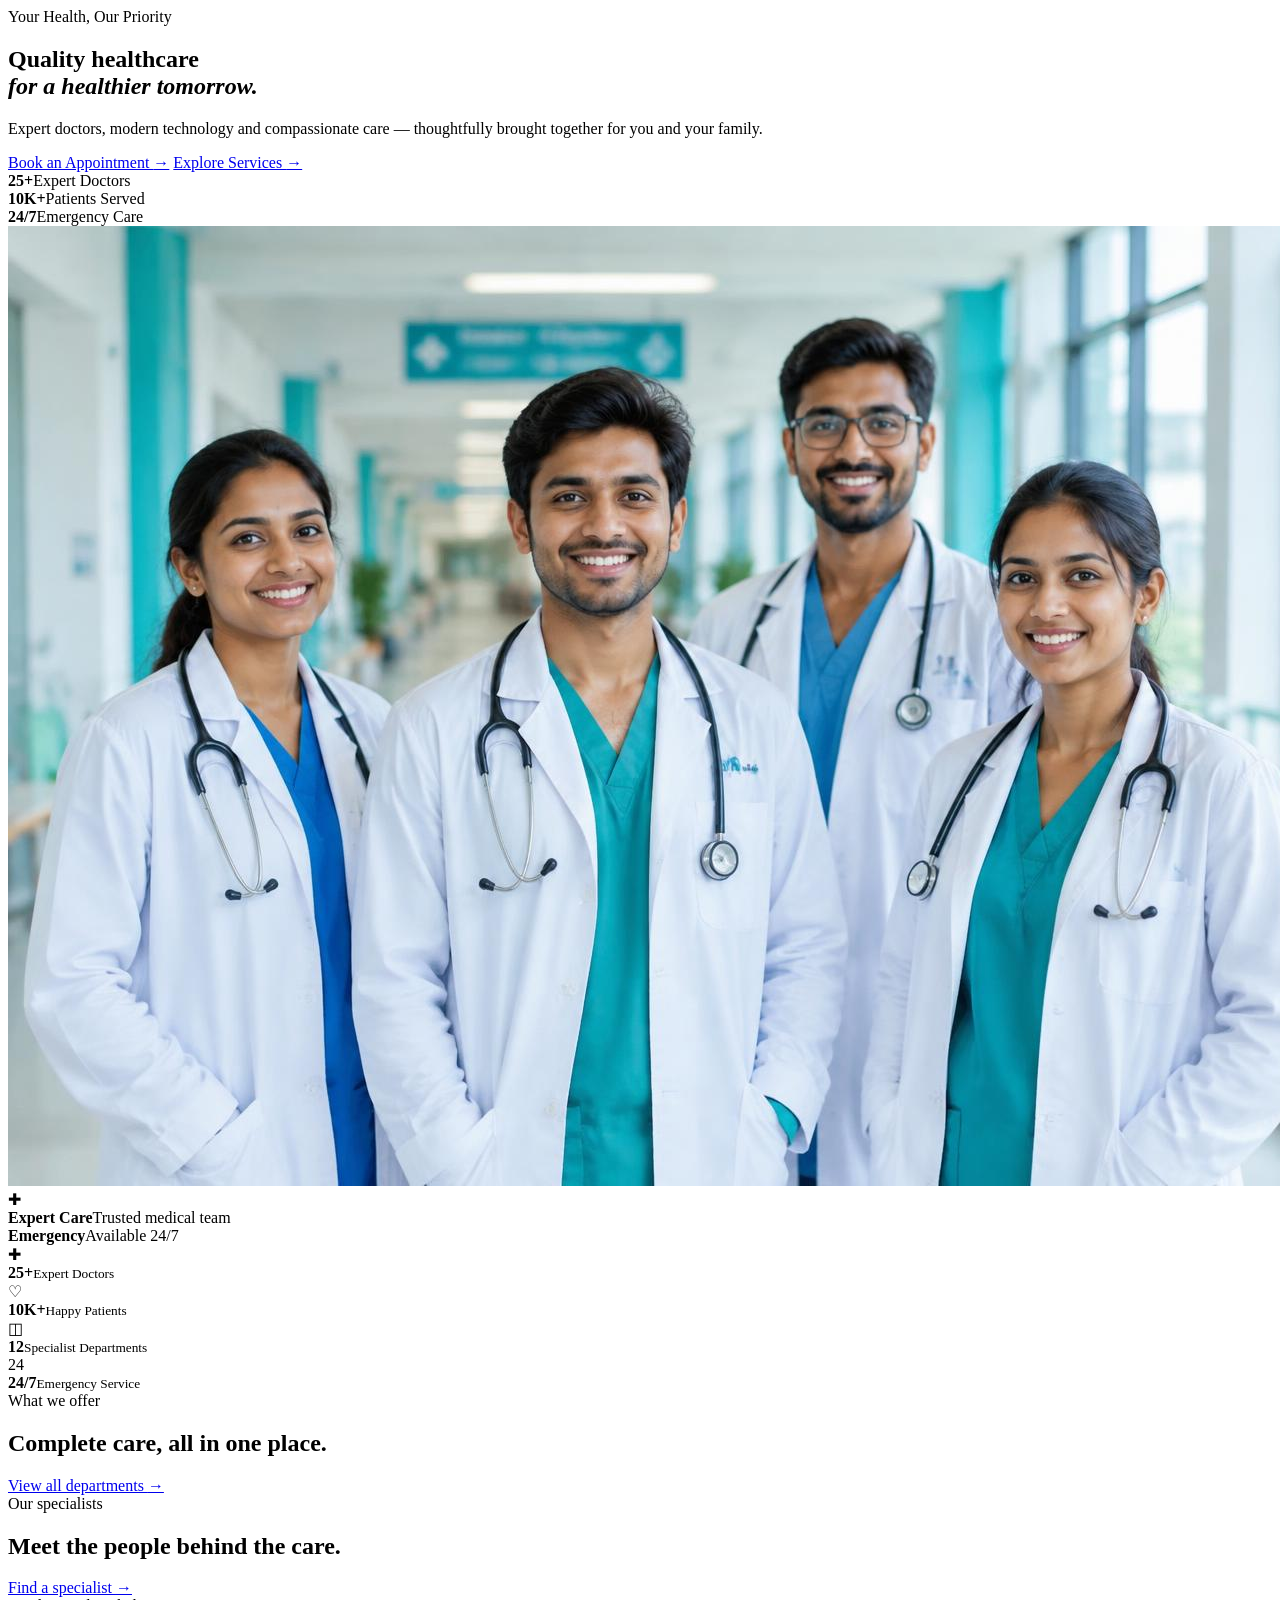
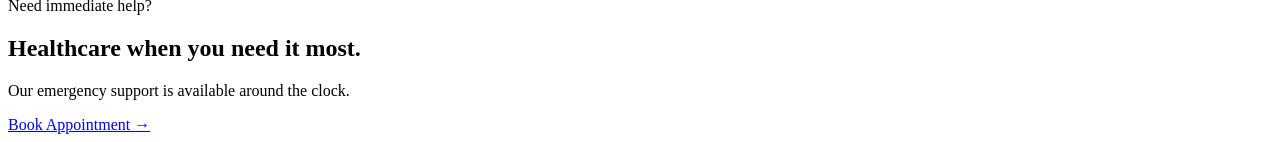
==== index.html @ 4029e212 "Add files via upload" ====
<!DOCTYPE html>
<html lang="en">
<head>
  <meta charset="UTF-8">
  <meta name="viewport" content="width=device-width, initial-scale=1.0">
  <meta name="description" content="Arogya Care Hospital — trusted healthcare, specialist doctors, modern diagnostics and 24/7 emergency support.">
  <title>Home | Arogya Care Hospital</title>
  <link rel="preconnect" href="https://fonts.googleapis.com">
  <link rel="preconnect" href="https://fonts.gstatic.com" crossorigin>
  <link href="https://fonts.googleapis.com/css2?family=DM+Sans:wght@400;500;600;700&family=Manrope:wght@500;600;700;800&display=swap" rel="stylesheet">
  <link rel="stylesheet" href="css/style.css">
</head>
<body>
  <div id="nav"></div>

  <main>
    <section class="hero">
      <div class="hero-glow hero-glow-one"></div>
      <div class="hero-glow hero-glow-two"></div>
      <div class="container hero-inner">
        <div class="hero-copy reveal">
          <div class="eyebrow"><span></span> Your Health, Our Priority</div>
          <h1>Quality healthcare<br><em>for a healthier tomorrow.</em></h1>
          <p class="hero-lead">Expert doctors, modern technology and compassionate care — thoughtfully brought together for you and your family.</p>

          <div class="hero-actions">
            <a href="appointment.html" class="btn btn-primary">Book an Appointment <span>→</span></a>
            <a href="departments.html" class="text-link">Explore Services <span>→</span></a>
          </div>

          <div class="hero-trust">
            <div><strong>25+</strong><span>Expert Doctors</span></div>
            <div><strong>10K+</strong><span>Patients Served</span></div>
            <div><strong>24/7</strong><span>Emergency Care</span></div>
          </div>
        </div>

        <div class="hero-visual reveal reveal-delay">
          <div class="hero-image-frame">
            <img src="hero.png" alt="Doctor standing outside Arogya Care Hospital">
          </div>
          <div class="floating-card doctor-card">
            <div class="icon-circle">✚</div>
            <div><strong>Expert Care</strong><span>Trusted medical team</span></div>
          </div>
          <div class="floating-card emergency-card">
            <span class="status-dot"></span>
            <div><strong>Emergency</strong><span>Available 24/7</span></div>
          </div>
        </div>
      </div>
    </section>

    <section class="stats">
      <div class="container stats-grid">
        <div class="stat-item"><span class="stat-icon">✚</span><div><strong>25+</strong><small>Expert Doctors</small></div></div>
        <div class="stat-item"><span class="stat-icon">♡</span><div><strong>10K+</strong><small>Happy Patients</small></div></div>
        <div class="stat-item"><span class="stat-icon">◫</span><div><strong>12</strong><small>Specialist Departments</small></div></div>
        <div class="stat-item"><span class="stat-icon">24</span><div><strong>24/7</strong><small>Emergency Service</small></div></div>
      </div>
    </section>

    <section class="section section-soft">
      <div class="container">
        <div class="section-heading">
          <div><div class="eyebrow"><span></span> What we offer</div><h2>Complete care, all in one place.</h2></div>
          <a class="text-link" href="departments.html">View all departments <span>→</span></a>
        </div>
        <div class="grid grid-3" id="dept-grid" data-limit="6"></div>
      </div>
    </section>

    <section class="section">
      <div class="container">
        <div class="section-heading">
          <div><div class="eyebrow"><span></span> Our specialists</div><h2>Meet the people behind the care.</h2></div>
          <a class="text-link" href="doctors.html">Find a specialist <span>→</span></a>
        </div>
        <div class="grid grid-4" id="doctor-grid" data-limit="4"></div>
      </div>
    </section>

    <section class="cta">
      <div class="container cta-inner">
        <div><div class="eyebrow eyebrow-light"><span></span> Need immediate help?</div><h2>Healthcare when you need it most.</h2><p>Our emergency support is available around the clock.</p></div>
        <a href="appointment.html" class="btn btn-white">Book Appointment <span>→</span></a>
      </div>
    </section>
  </main>

  <div id="footer"></div>
  <script src="js/script.js"></script>
</body>
</html>
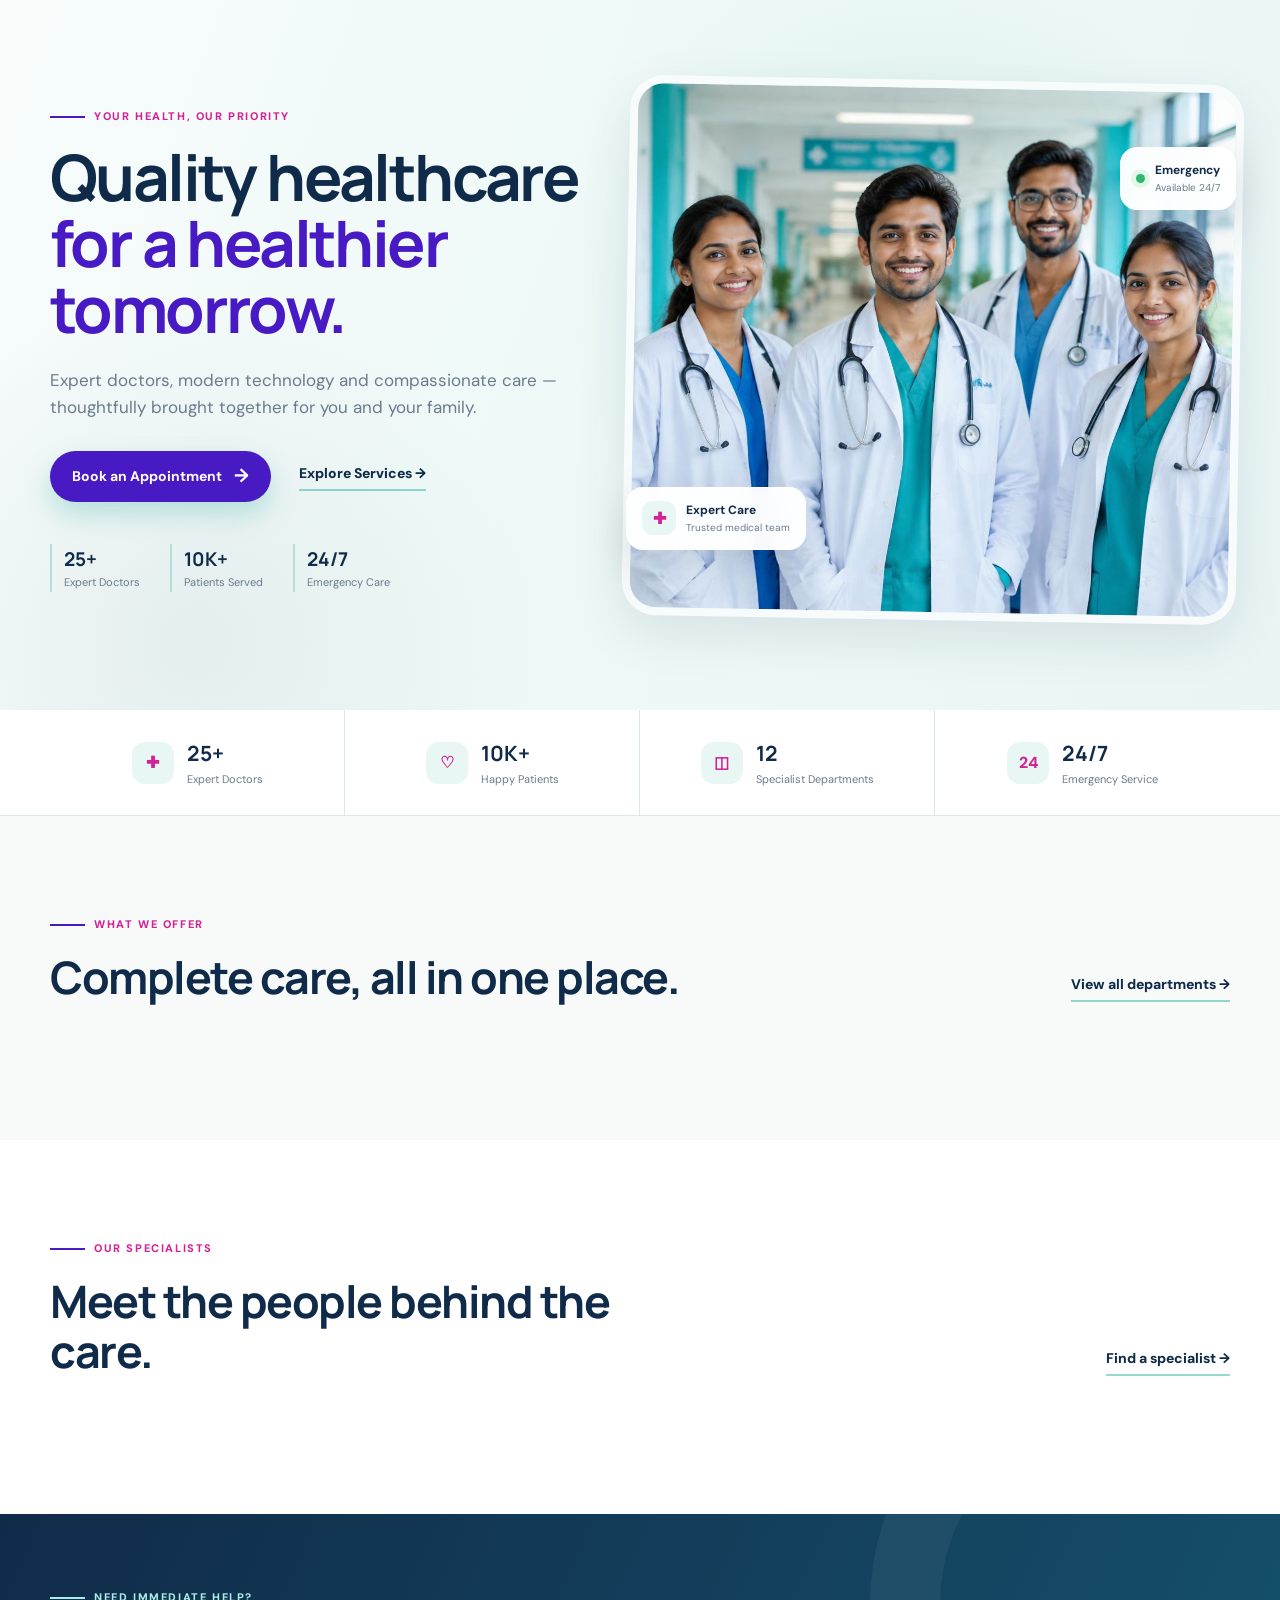
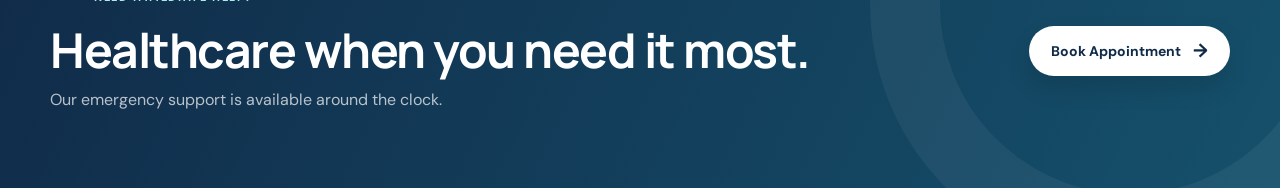
==== commit e8a01ab7: "Update index.html" ====
--- a/index.html
+++ b/index.html
@@ -8,7 +8,7 @@
   <link rel="preconnect" href="https://fonts.googleapis.com">
   <link rel="preconnect" href="https://fonts.gstatic.com" crossorigin>
   <link href="https://fonts.googleapis.com/css2?family=DM+Sans:wght@400;500;600;700&family=Manrope:wght@500;600;700;800&display=swap" rel="stylesheet">
-  <link rel="stylesheet" href="css/style.css">
+  <link rel="stylesheet" href="style.css">
 </head>
 <body>
   <div id="nav"></div>
--- a/style.css
+++ b/style.css
@@ -0,0 +1,1425 @@
+:root {
+  --navy: #102b49;
+  --navy-2: #173c5f;
+  --teal: #471ac4;
+  --teal-dark: #d32298;
+  --mint: #e8f7f4;
+  --cream: #f7faf9;
+  --text: #23364a;
+  --muted: #6b7b8c;
+  --line: #dce7e7;
+  --white: #fff;
+  --shadow: 0 18px 50px rgba(16, 43, 73, .10);
+  --radius: 24px;
+  --max: 1180px;
+}
+
+* {
+  box-sizing: border-box;
+  margin: 0;
+  padding: 0
+}
+
+html {
+  scroll-behavior: smooth
+}
+
+body {
+  font-family: "DM Sans", sans-serif;
+  color: var(--text);
+  background: var(--white);
+  line-height: 1.6;
+  overflow-x: hidden
+}
+
+body.menu-open {
+  overflow: hidden
+}
+
+a {
+  color: inherit;
+  text-decoration: none
+}
+
+img {
+  max-width: 100%;
+  display: block
+}
+
+button,
+input,
+select,
+textarea {
+  font: inherit
+}
+
+button {
+  cursor: pointer
+}
+
+.container {
+  width: min(calc(100% - 40px), var(--max));
+  margin: auto
+}
+
+#nav {
+  position: relative;
+  z-index: 20
+}
+
+.navbar {
+  height: 82px;
+  display: flex;
+  align-items: center;
+  justify-content: space-between;
+  gap: 30px;
+  background: rgba(255, 255, 255, .94);
+  backdrop-filter: blur(14px);
+  border-bottom: 1px solid rgba(220, 231, 231, .75);
+  padding: 0 max(20px, calc((100vw - var(--max))/2))
+}
+
+.logo {
+  display: flex;
+  align-items: center;
+  gap: 11px;
+  font-family: "Manrope";
+  font-weight: 800;
+  color: var(--navy);
+  font-size: 20px;
+  white-space: nowrap
+}
+
+.logo-image {
+    width: 80px;
+    height: 60px;
+    object-fit: contain;
+    display: block;
+    flex-shrink: 0;
+}
+
+.logo {
+    display: flex;
+    align-items: center;
+    gap: 11px;
+    font-family: "Manrope";
+    font-weight: 800;
+    color: var(--navy);
+    font-size: 20px;
+    white-space: nowrap;
+}
+
+@media (max-width: 760px) {
+    .logo-image {
+        width: 40px;
+        height: 40px;
+    }
+}
+
+.logo small {
+  display: block;
+  color: var(--muted);
+  font-size: 10px;
+  letter-spacing: 1.2px;
+  font-weight: 600;
+  margin-top: -3px
+}
+
+.nav-links {
+  display: flex;
+  align-items: center;
+  gap: 28px
+}
+
+.nav-links a {
+  font-size: 14px;
+  font-weight: 600;
+  color: #516274;
+  position: relative;
+  padding: 28px 0
+}
+
+.nav-links a:after {
+  content: "";
+  position: absolute;
+  left: 0;
+  right: 0;
+  bottom: 18px;
+  height: 2px;
+  background: var(--teal);
+  transform: scaleX(0);
+  transition: .25s;
+  transform-origin: center
+}
+
+.nav-links a:hover,
+.nav-links a.active {
+  color: var(--navy)
+}
+
+.nav-links a:hover:after,
+.nav-links a.active:after {
+  transform: scaleX(1)
+}
+
+.nav-cta {
+  padding: 12px 18px !important;
+  border-radius: 999px;
+  background: var(--teal);
+  color: white !important
+}
+
+.nav-cta:after {
+  display: none
+}
+
+.menu-toggle {
+  display: none;
+  border: 0;
+  background: transparent;
+  font-size: 28px;
+  color: var(--navy)
+}
+
+.hero {
+  position: relative;
+  background: linear-gradient(110deg, #f7fcfb 0%, #eef9f7 47%, #e9f5f5 100%);
+  min-height: 690px;
+  display: flex;
+  align-items: center;
+  overflow: hidden
+}
+
+.hero:before {
+  content: "";
+  position: absolute;
+  inset: 0;
+  background: radial-gradient(circle at 70% 40%, rgba(25, 169, 155, .10), transparent 34%), radial-gradient(circle at 15% 90%, rgba(16, 43, 73, .06), transparent 28%)
+}
+
+.hero-inner {
+  display: grid;
+  grid-template-columns: 48% 52%;
+  align-items: center;
+  gap: 10px;
+  position: relative;
+  z-index: 1;
+  padding: 65px 0 75px
+}
+
+.eyebrow {
+  display: flex;
+  align-items: center;
+  gap: 9px;
+  text-transform: uppercase;
+  letter-spacing: 1.6px;
+  font-size: 11px;
+  font-weight: 800;
+  color: var(--teal-dark);
+  margin-bottom: 18px
+  
+}
+
+.eyebrow span {
+  width: 35px;
+  height: 2px;
+  background: var(--teal);
+  display: inline-block
+}
+
+.hero h1,
+.page-head h1 {
+  font-family: "Manrope";
+  font-size: clamp(42px, 5vw, 70px);
+  line-height: 1.03;
+  letter-spacing: -2.6px;
+  color: var(--navy);
+  max-width: 700px
+}
+
+.hero h1 em,
+.page-head h1 em {
+  font-style: normal;
+  color: var(--teal)
+}
+
+.hero-lead {
+  font-size: 17px;
+  color: var(--muted);
+  max-width: 580px;
+  margin: 25px 0 30px
+}
+
+.hero-actions {
+  display: flex;
+  align-items: center;
+  gap: 28px;
+  flex-wrap: wrap
+}
+
+.btn {
+  display: inline-flex;
+  align-items: center;
+  justify-content: center;
+  gap: 12px;
+  border: 0;
+  border-radius: 999px;
+  padding: 14px 22px;
+  font-weight: 700;
+  font-size: 14px;
+  transition: transform .25s, box-shadow .25s, background .25s
+}
+
+.btn span {
+  font-size: 19px;
+  line-height: 0
+}
+
+.btn-primary {
+  background: var(--teal);
+  color: white;
+  box-shadow: 0 12px 26px rgba(25, 169, 155, .25)
+}
+
+.btn-primary:hover {
+  transform: translateY(-3px);
+  box-shadow: 0 17px 32px rgba(25, 169, 155, .32);
+  background: #129c90
+}
+
+.btn-white {
+  background: white;
+  color: var(--navy);
+  box-shadow: 0 12px 25px rgba(0, 0, 0, .12)
+}
+
+.text-link {
+  font-size: 14px;
+  font-weight: 800;
+  color: var(--navy);
+  border-bottom: 2px solid rgba(25, 169, 155, .45);
+  padding-bottom: 5px;
+  transition: .25s
+}
+
+.text-link:hover {
+  color: var(--teal-dark);
+  border-color: var(--teal)
+}
+
+.hero-trust {
+  display: flex;
+  gap: 30px;
+  margin-top: 42px
+}
+
+.hero-trust div {
+  display: flex;
+  flex-direction: column;
+  border-left: 2px solid rgba(25, 169, 155, .25);
+  padding-left: 12px
+}
+
+.hero-trust strong {
+  font-family: "Manrope";
+  font-size: 19px;
+  color: var(--navy)
+}
+
+.hero-trust span {
+  font-size: 11px;
+  color: var(--muted)
+}
+
+.hero-visual {
+  position: relative;
+  min-height: 570px;
+  display: flex;
+  align-items: center;
+  justify-content: center
+}
+
+.hero-image-frame {
+  width: min(100%, 620px);
+  height: 540px;
+  border-radius: 34px;
+  overflow: hidden;
+  box-shadow: var(--shadow);
+  border: 8px solid rgba(255, 255, 255, .8);
+  transform: rotate(1deg);
+  background: #dfeeed
+}
+
+.hero-image-frame img {
+  width: 100%;
+  height: 100%;
+  object-fit: cover;
+  object-position: center
+}
+
+.floating-card {
+  position: absolute;
+  background: rgba(255, 255, 255, .96);
+  backdrop-filter: blur(12px);
+  box-shadow: 0 18px 45px rgba(16, 43, 73, .15);
+  border: 1px solid rgba(255, 255, 255, .9);
+  border-radius: 17px;
+  padding: 13px 15px;
+  display: flex;
+  align-items: center;
+  gap: 10px;
+  animation: float 5s ease-in-out infinite
+}
+
+.floating-card strong,
+.floating-card span {
+  display: block
+}
+
+.floating-card strong {
+  font-size: 12px;
+  color: var(--navy)
+}
+
+.floating-card span {
+  font-size: 10px;
+  color: var(--muted)
+}
+
+.icon-circle {
+  width: 34px;
+  height: 34px;
+  border-radius: 11px;
+  background: var(--mint);
+  color: var(--teal-dark);
+  display: grid;
+  place-items: center;
+  font-weight: 900
+}
+
+.doctor-card {
+  left: 0;
+  bottom: 85px
+}
+
+.emergency-card {
+  right: 4px;
+  top: 82px
+}
+
+.status-dot {
+  width: 9px;
+  height: 9px;
+  border-radius: 50%;
+  background: #32b86d;
+  box-shadow: 0 0 0 5px #e2f7ea
+}
+
+.stats {
+  background: white;
+  border-bottom: 1px solid var(--line);
+  box-shadow: 0 8px 30px rgba(16, 43, 73, .04)
+}
+
+.stats-grid {
+  display: grid;
+  grid-template-columns: repeat(4, 1fr)
+}
+
+.stat-item {
+  padding: 27px 20px;
+  display: flex;
+  align-items: center;
+  justify-content: center;
+  gap: 13px;
+  border-right: 1px solid var(--line)
+}
+
+.stat-item:last-child {
+  border: 0
+}
+
+.stat-icon {
+  width: 42px;
+  height: 42px;
+  border-radius: 13px;
+  background: var(--mint);
+  color: var(--teal-dark);
+  display: grid;
+  place-items: center;
+  font-weight: 800
+}
+
+.stat-item strong,
+.stat-item small {
+  display: block
+}
+
+.stat-item strong {
+  font-family: "Manrope";
+  font-size: 21px;
+  color: var(--navy)
+}
+
+.stat-item small {
+  font-size: 11px;
+  color: var(--muted)
+}
+
+.section {
+  padding: 100px 0
+}
+
+.section-soft {
+  background: var(--cream)
+}
+
+.section-heading {
+  display: flex;
+  align-items: end;
+  justify-content: space-between;
+  gap: 30px;
+  margin-bottom: 38px
+}
+
+.section-heading h2,
+.about-layout h2,
+.contact-layout h2 {
+  font-family: "Manrope";
+  font-size: clamp(30px, 3.5vw, 46px);
+  line-height: 1.12;
+  letter-spacing: -1.5px;
+  color: var(--navy);
+  max-width: 650px
+}
+
+.grid {
+  display: grid;
+  gap: 20px
+}
+
+.grid-3 {
+  grid-template-columns: repeat(3, 1fr)
+}
+
+.grid-4 {
+  grid-template-columns: repeat(4, 1fr)
+}
+
+.card {
+  background: white;
+  border: 1px solid var(--line);
+  border-radius: var(--radius);
+  padding: 26px;
+  transition: .3s;
+  position: relative;
+  overflow: hidden
+}
+
+.card:before {
+  content: "";
+  position: absolute;
+  inset: auto -30px -60px auto;
+  width: 130px;
+  height: 130px;
+  border-radius: 50%;
+  background: var(--mint);
+  transition: .3s
+}
+
+.card:hover {
+  transform: translateY(-7px);
+  box-shadow: var(--shadow);
+  border-color: rgba(25, 169, 155, .28)
+}
+
+.card:hover:before {
+  transform: scale(1.3)
+}
+
+.dept-icon {
+  width: 50px;
+  height: 50px;
+  border-radius: 16px;
+  background: var(--mint);
+  display: grid;
+  place-items: center;
+  color: var(--teal-dark);
+  font-size: 21px;
+  margin-bottom: 28px;
+  position: relative;
+  z-index: 1
+}
+
+.card h3 {
+  font-family: "Manrope";
+  font-size: 18px;
+  color: var(--navy);
+  margin-bottom: 8px;
+  position: relative;
+  z-index: 1
+}
+
+.card p {
+  font-size: 13px;
+  color: var(--muted);
+  position: relative;
+  z-index: 1
+}
+
+.card-link {
+  display: inline-flex;
+  margin-top: 18px;
+  color: var(--teal-dark);
+  font-size: 12px;
+  font-weight: 800;
+  position: relative;
+  z-index: 1
+}
+
+.doctor-card-item {
+  padding: 0;
+  overflow: hidden
+}
+
+.doctor-photo {
+  height: 260px;
+  background: linear-gradient(145deg, #e7f5f3, #d5e9e7);
+  display: grid;
+  place-items: center;
+  color: var(--teal-dark);
+  font-size: 50px
+}
+
+.doctor-photo img {
+  width: 100%;
+  height: 100%;
+  object-fit: cover
+}
+
+.doctor-info {
+  padding: 20px
+}
+
+.doctor-info small {
+  color: var(--teal-dark);
+  font-size: 11px;
+  font-weight: 800;
+  text-transform: uppercase;
+  letter-spacing: 1px
+}
+
+.doctor-info h3 {
+  margin: 5px 0;
+  font-size: 17px
+}
+
+.doctor-info p {
+  font-size: 12px;
+  color: var(--muted)
+}
+
+
+.doctor-photo {
+    height: 260px;
+    background: #e7f5f3;
+    overflow: hidden;
+}
+
+.doctor-photo img {
+    width: 100%;
+    height: 100%;
+    object-fit: cover;
+    object-position: center top;
+    display: block;
+    transition: transform 0.4s ease;
+}
+
+.doctor-card-item:hover .doctor-photo img {
+    transform: scale(1.04);
+}
+
+.cta {
+  background: linear-gradient(115deg, var(--navy), #15506b);
+  color: white;
+  padding: 75px 0;
+  position: relative;
+  overflow: hidden
+}
+
+.cta:after {
+  content: "";
+  position: absolute;
+  width: 380px;
+  height: 380px;
+  border: 70px solid rgba(255, 255, 255, .05);
+  border-radius: 50%;
+  right: -110px;
+  top: -170px
+}
+
+.cta-inner {
+  display: flex;
+  align-items: center;
+  justify-content: space-between;
+  gap: 30px;
+  position: relative;
+  z-index: 1
+}
+
+.cta h2 {
+  font-family: "Manrope";
+  font-size: clamp(30px, 4vw, 48px);
+  line-height: 1.1;
+  letter-spacing: -1.5px
+}
+
+.cta p {
+  color: rgba(255, 255, 255, .7);
+  margin-top: 10px
+}
+
+.eyebrow-light {
+  color: #a8eee5
+}
+
+.eyebrow-light span {
+  background: #a8eee5
+}
+
+.page-head {
+  padding: 90px 0 75px;
+  background: linear-gradient(120deg, #f4faf9, #eef8f7);
+  border-bottom: 1px solid var(--line)
+}
+
+.page-head h1 {
+  font-size: clamp(42px, 6vw, 68px)
+}
+
+.page-head p {
+  max-width: 650px;
+  color: var(--muted);
+  margin-top: 20px;
+  font-size: 16px
+}
+
+.two-col {
+  display: grid;
+  grid-template-columns: 1fr 1fr;
+  gap: 70px;
+  align-items: center
+}
+
+.about-layout h2,
+.contact-layout h2 {
+  margin-bottom: 20px
+}
+
+.about-layout>div>p,
+.contact-layout>div>p {
+  color: var(--muted);
+  font-size: 15px
+}
+
+.image-card {
+  min-height: 470px;
+  border-radius: 28px;
+  overflow: hidden;
+  background: linear-gradient(145deg, #dcefed, #eff9f7);
+  position: relative;
+  box-shadow: var(--shadow)
+}
+
+.image-card img {
+  width: 100%;
+  height: 100%;
+  min-height: 470px;
+  object-fit: cover
+}
+
+.image-fallback {
+  position: absolute;
+  inset: 0;
+  display: grid;
+  place-items: center;
+  font-family: "Manrope";
+  font-size: 26px;
+  color: var(--navy);
+  padding: 30px;
+  text-align: center;
+  z-index: -1
+}
+
+.mission-grid {
+  display: grid;
+  grid-template-columns: 1fr 1fr;
+  gap: 15px;
+  margin: 30px 0
+}
+
+.mission-grid article {
+  padding: 18px;
+  border: 1px solid var(--line);
+  border-radius: 18px;
+  background: var(--cream)
+}
+
+.mission-grid span {
+  font-size: 10px;
+  font-weight: 900;
+  color: var(--teal)
+}
+
+.mission-grid h3 {
+  font-family: "Manrope";
+  font-size: 15px;
+  margin: 6px 0
+}
+
+.mission-grid p {
+  font-size: 12px;
+  color: var(--muted)
+}
+
+.ticks {
+  list-style: none;
+  margin-top: 24px;
+  display: grid;
+  gap: 11px
+}
+
+.ticks li {
+  font-size: 13px;
+  color: #526474;
+  padding-left: 25px;
+  position: relative
+}
+
+.ticks li:before {
+  content: "✓";
+  position: absolute;
+  left: 0;
+  color: var(--teal);
+  font-weight: 900
+}
+
+.filters {
+  display: flex;
+  gap: 14px;
+  margin-bottom: 30px
+}
+
+.search-box {
+  display: flex;
+  align-items: center;
+  gap: 10px;
+  border: 1px solid var(--line);
+  border-radius: 15px;
+  padding: 0 15px;
+  flex: 1;
+  background: white
+}
+
+.search-box span {
+  font-size: 22px;
+  color: var(--muted)
+}
+
+.search-box input {
+  border: 0;
+  outline: 0;
+  width: 100%;
+  padding: 14px 0;
+  background: transparent
+}
+
+select {
+  appearance: none;
+  background: white url("data:image/svg+xml,%3Csvg xmlns='http://www.w3.org/2000/svg' width='12' height='12'%3E%3Cpath d='M2 4l4 4 4-4' fill='none' stroke='%236b7b8c' stroke-width='1.5'/%3E%3C/svg%3E") no-repeat right 15px center;
+  border: 1px solid var(--line);
+  border-radius: 15px;
+  padding: 0 40px 0 15px;
+  min-height: 49px;
+  color: var(--text);
+  outline: 0
+}
+
+.filters select {
+  min-width: 230px
+}
+
+.empty-state {
+  padding: 35px;
+  border: 1px dashed var(--line);
+  border-radius: 18px;
+  text-align: center;
+  color: var(--muted);
+  margin-top: 20px
+}
+
+.appointment-layout {
+  display: grid;
+  grid-template-columns: 1.35fr .65fr;
+  gap: 25px;
+  align-items: start
+}
+
+.form-card,
+.side-card {
+  background: white;
+  border: 1px solid var(--line);
+  border-radius: 28px;
+  padding: 32px;
+  box-shadow: 0 12px 38px rgba(16, 43, 73, .06)
+}
+
+.form-heading {
+  display: flex;
+  gap: 15px;
+  align-items: flex-start;
+  margin-bottom: 28px
+}
+
+.form-heading>span {
+  font-size: 11px;
+  font-weight: 900;
+  color: var(--teal);
+  background: var(--mint);
+  padding: 7px 9px;
+  border-radius: 9px
+}
+
+.form-heading h2 {
+  font-family: "Manrope";
+  font-size: 22px;
+  color: var(--navy)
+}
+
+.form-heading p {
+  font-size: 12px;
+  color: var(--muted)
+}
+
+.form {
+  display: grid;
+  gap: 17px
+}
+
+.form-grid {
+  display: grid;
+  grid-template-columns: 1fr 1fr;
+  gap: 17px
+}
+
+.form-card label {
+  font-size: 12px;
+  font-weight: 800;
+  color: var(--navy);
+  display: grid;
+  gap: 7px
+}
+
+.form-card label span {
+  font-weight: 500;
+  color: var(--muted)
+}
+
+.form-card input,
+.form-card select,
+.form-card textarea {
+  border: 1px solid var(--line);
+  border-radius: 13px;
+  padding: 13px 14px;
+  outline: 0;
+  color: var(--text);
+  background: #fbfdfd;
+  resize: vertical
+}
+
+.form-card input:focus,
+.form-card select:focus,
+.form-card textarea:focus {
+  border-color: var(--teal);
+  box-shadow: 0 0 0 4px rgba(25, 169, 155, .09)
+}
+
+.form-card select {
+  width: 100%
+}
+
+.full {
+  grid-column: 1/-1
+}
+
+.msg {
+  min-height: 20px;
+  font-size: 12px;
+  font-weight: 700
+}
+
+.msg.success {
+  color: #168354
+}
+
+.msg.error {
+  color: #c24a4a
+}
+
+.side-card {
+  background: var(--navy);
+  color: white
+}
+
+.side-icon {
+  width: 52px;
+  height: 52px;
+  border-radius: 17px;
+  background: rgba(25, 169, 155, .18);
+  color: #9cece3;
+  display: grid;
+  place-items: center;
+  font-size: 22px
+}
+
+.side-card h2 {
+  font-family: "Manrope";
+  font-size: 27px;
+  margin-top: 22px
+}
+
+.side-card>p {
+  font-size: 13px;
+  color: rgba(255, 255, 255, .65);
+  margin: 8px 0 24px
+}
+
+.hotline {
+  padding: 18px;
+  border: 1px solid rgba(255, 255, 255, .13);
+  background: rgba(255, 255, 255, .06);
+  border-radius: 17px
+}
+
+.hotline>* {
+  display: block
+}
+
+.hotline small {
+  font-size: 10px;
+  text-transform: uppercase;
+  letter-spacing: 1px;
+  color: #9cece3
+}
+
+.hotline strong {
+  font-size: 19px;
+  margin: 4px 0
+}
+
+.hotline span {
+  font-size: 11px;
+  color: rgba(255, 255, 255, .55)
+}
+
+.appointment-list {
+  margin-top: 30px
+}
+
+.list-head {
+  display: flex;
+  align-items: center;
+  justify-content: space-between;
+  margin-bottom: 12px
+}
+
+.list-head h3 {
+  font-size: 14px
+}
+
+.mini-link {
+  border: 0;
+  background: transparent;
+  color: #9cece3;
+  font-size: 11px
+}
+
+.appt-item {
+  padding: 12px 0;
+  border-bottom: 1px solid rgba(255, 255, 255, .1)
+}
+
+.appt-item strong {
+  display: block;
+  font-size: 12px
+}
+
+.appt-item span {
+  font-size: 10px;
+  color: rgba(255, 255, 255, .58)
+}
+
+.side-card .empty-state {
+  border-color: rgba(255, 255, 255, .15);
+  font-size: 11px;
+  color: rgba(255, 255, 255, .55)
+}
+
+.contact-layout {
+  display: grid;
+  grid-template-columns: 1fr .9fr;
+  gap: 70px;
+  align-items: start
+}
+
+.contact-list {
+  list-style: none;
+  display: grid;
+  gap: 20px;
+  margin: 28px 0
+}
+
+.contact-list li {
+  display: flex;
+  gap: 15px
+}
+
+.contact-list li>span {
+  width: 43px;
+  height: 43px;
+  flex: none;
+  border-radius: 13px;
+  background: var(--mint);
+  color: var(--teal-dark);
+  display: grid;
+  place-items: center
+}
+
+.contact-list strong {
+  font-size: 13px;
+  color: var(--navy)
+}
+
+.contact-list p {
+  font-size: 12px;
+  color: var(--muted)
+}
+
+.map {
+  min-height: 180px;
+  border-radius: 20px;
+  background: linear-gradient(135deg, #e8f4f2, #f5faf9);
+  display: grid;
+  place-content: center;
+  text-align: center;
+  color: var(--teal-dark);
+  font-weight: 800;
+  border: 1px solid var(--line);
+  padding: 20px
+}
+
+.map small {
+  font-weight: 500;
+  color: var(--muted);
+  margin-top: 4px
+}
+
+footer {
+  background: #f4f8f7;
+  border-top: 1px solid var(--line);
+  padding: 55px 0 25px
+}
+
+.footer-grid {
+  display: grid;
+  grid-template-columns: 1.5fr 1fr 1fr 1fr;
+  gap: 35px
+}
+
+.footer-brand p {
+  font-size: 12px;
+  color: var(--muted);
+  max-width: 290px;
+  margin-top: 14px
+}
+
+.footer-col h4 {
+  font-size: 12px;
+  text-transform: uppercase;
+  letter-spacing: 1px;
+  color: var(--navy);
+  margin-bottom: 14px
+}
+
+.footer-col a {
+  display: block;
+  font-size: 12px;
+  color: var(--muted);
+  margin: 9px 0
+}
+
+.footer-col a:hover {
+  color: var(--teal-dark)
+}
+
+.footer-bottom {
+  border-top: 1px solid var(--line);
+  margin-top: 35px;
+  padding-top: 20px;
+  color: #82909d;
+  font-size: 11px;
+  display: flex;
+  justify-content: space-between;
+  gap: 15px
+}
+
+.reveal {
+  opacity: 0;
+  transform: translateY(18px);
+  animation: reveal .7s ease forwards
+}
+
+.reveal-delay {
+  animation-delay: .12s
+}
+
+@keyframes reveal {
+  to {
+    opacity: 1;
+    transform: none
+  }
+}
+
+@keyframes float {
+  50% {
+    transform: translateY(-8px)
+  }
+}
+
+@media(max-width:1000px) {
+  .nav-links {
+    gap: 18px
+  }
+
+  .hero-inner {
+    grid-template-columns: 1fr 1fr
+  }
+
+  .hero h1 {
+    font-size: 48px
+  }
+
+  .hero-visual {
+    min-height: 490px
+  }
+
+  .hero-image-frame {
+    height: 450px
+  }
+
+  .doctor-card {
+    left: -8px
+  }
+
+  .grid-4 {
+    grid-template-columns: repeat(2, 1fr)
+  }
+
+  .footer-grid {
+    grid-template-columns: 1.5fr 1fr 1fr
+  }
+}
+
+@media(max-width:760px) {
+  .container {
+    width: min(calc(100% - 28px), var(--max))
+  }
+
+  .navbar {
+    height: 70px;
+    padding: 0 14px
+  }
+
+  .menu-toggle {
+    display: block
+  }
+
+  .nav-links {
+    position: fixed;
+    inset: 70px 0 auto 0;
+    background: white;
+    display: flex;
+    flex-direction: column;
+    align-items: stretch;
+    gap: 0;
+    padding: 12px 22px 25px;
+    border-bottom: 1px solid var(--line);
+    box-shadow: 0 18px 35px rgba(16, 43, 73, .12);
+    transform: translateY(-130%);
+    transition: .3s
+  }
+
+  .nav-links.open {
+    transform: none
+  }
+
+  .nav-links a {
+    padding: 15px 0
+  }
+
+  .nav-links a:after {
+    bottom: 7px;
+    transform-origin: left
+  }
+
+  .nav-cta {
+    text-align: center;
+    margin-top: 5px
+  }
+
+  .hero {
+    min-height: auto
+  }
+
+  .hero-inner {
+    grid-template-columns: 1fr;
+    padding: 55px 0 45px
+  }
+
+  .hero h1 {
+    font-size: 44px;
+    letter-spacing: -1.8px
+  }
+
+  .hero-lead {
+    font-size: 15px
+  }
+
+  .hero-trust {
+    gap: 15px;
+    margin-top: 30px
+  }
+
+  .hero-visual {
+    min-height: 390px;
+    margin-top: 20px
+  }
+
+  .hero-image-frame {
+    height: 370px;
+    border-radius: 25px
+  }
+
+  .floating-card {
+    transform: scale(.92)
+  }
+
+  .doctor-card {
+    left: 0;
+    bottom: 38px
+  }
+
+  .emergency-card {
+    right: 0;
+    top: 18px
+  }
+
+  .stats-grid {
+    grid-template-columns: 1fr 1fr
+  }
+
+  .stat-item {
+    border-bottom: 1px solid var(--line)
+  }
+
+  .section {
+    padding: 70px 0
+  }
+
+  .section-heading {
+    align-items: start;
+    flex-direction: column
+  }
+
+  .grid-3,
+  .grid-4 {
+    grid-template-columns: 1fr
+  }
+
+  .page-head {
+    padding: 65px 0 55px
+  }
+
+  .page-head h1 {
+    font-size: 44px;
+    letter-spacing: -1.8px
+  }
+
+  .two-col,
+  .contact-layout,
+  .appointment-layout {
+    grid-template-columns: 1fr;
+    gap: 35px
+  }
+
+  .image-card,
+  .image-card img {
+    min-height: 360px
+  }
+
+  .mission-grid,
+  .form-grid {
+    grid-template-columns: 1fr
+  }
+
+  .full {
+    grid-column: auto
+  }
+
+  .form-card,
+  .side-card {
+    padding: 23px
+  }
+
+  .filters {
+    flex-direction: column
+  }
+
+  .filters select {
+    width: 100%;
+    min-width: 0
+  }
+
+  .footer-grid {
+    grid-template-columns: 1fr 1fr
+  }
+
+  .footer-brand {
+    grid-column: 1/-1
+  }
+
+  .footer-bottom {
+    flex-direction: column
+  }
+}
+
+@media(prefers-reduced-motion:reduce) {
+  html {
+    scroll-behavior: auto
+  }
+
+  .reveal {
+    animation: none;
+    opacity: 1;
+    transform: none
+  }
+
+  .floating-card {
+    animation: none
+  }
+
+  .btn,
+  .card {
+    transition: none
+  }
+}
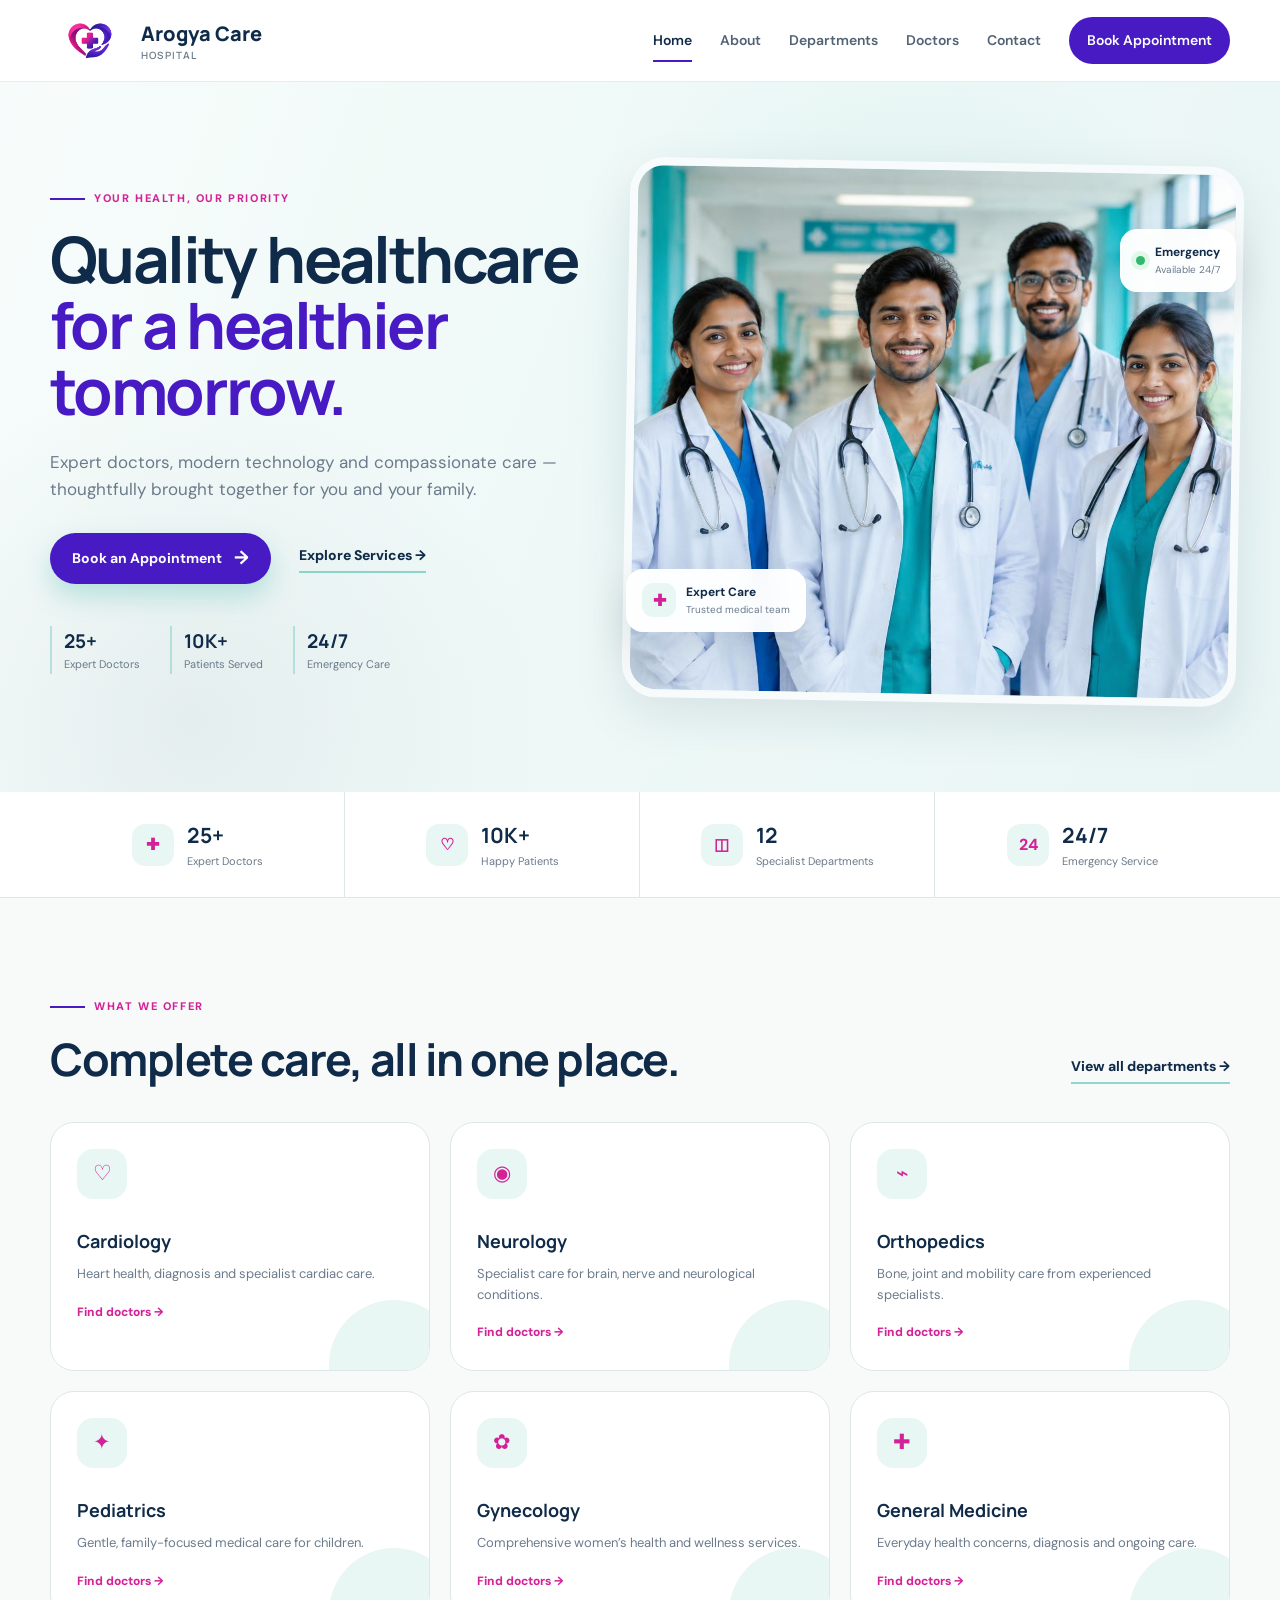
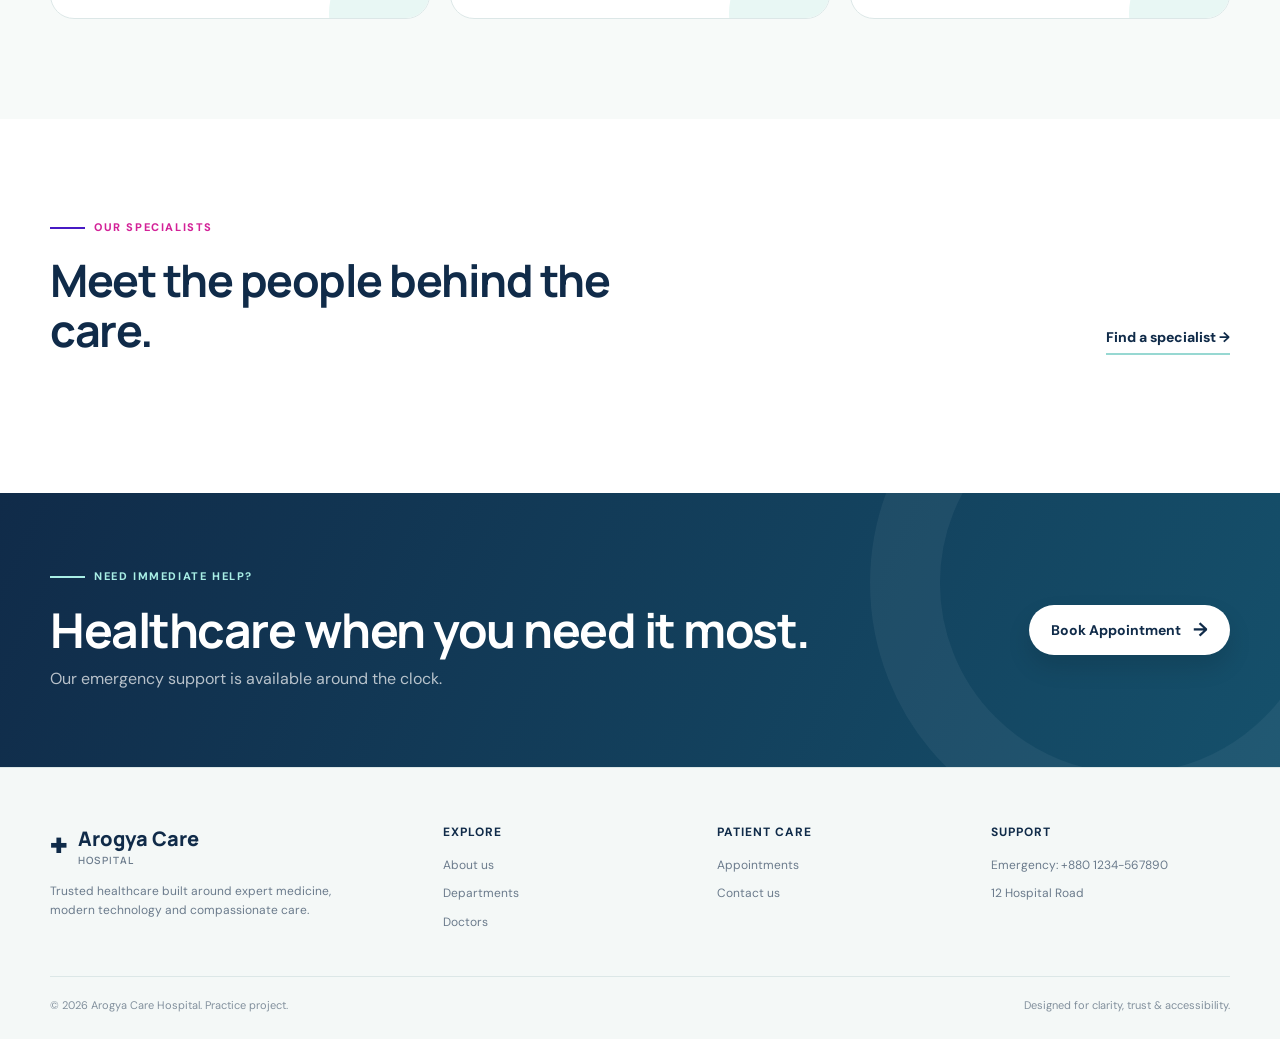
==== commit e68e574a: "Update index.html" ====
--- a/index.html
+++ b/index.html
@@ -89,6 +89,6 @@
   </main>
 
   <div id="footer"></div>
-  <script src="js/script.js"></script>
+  <script src="script.js"></script>
 </body>
 </html>
